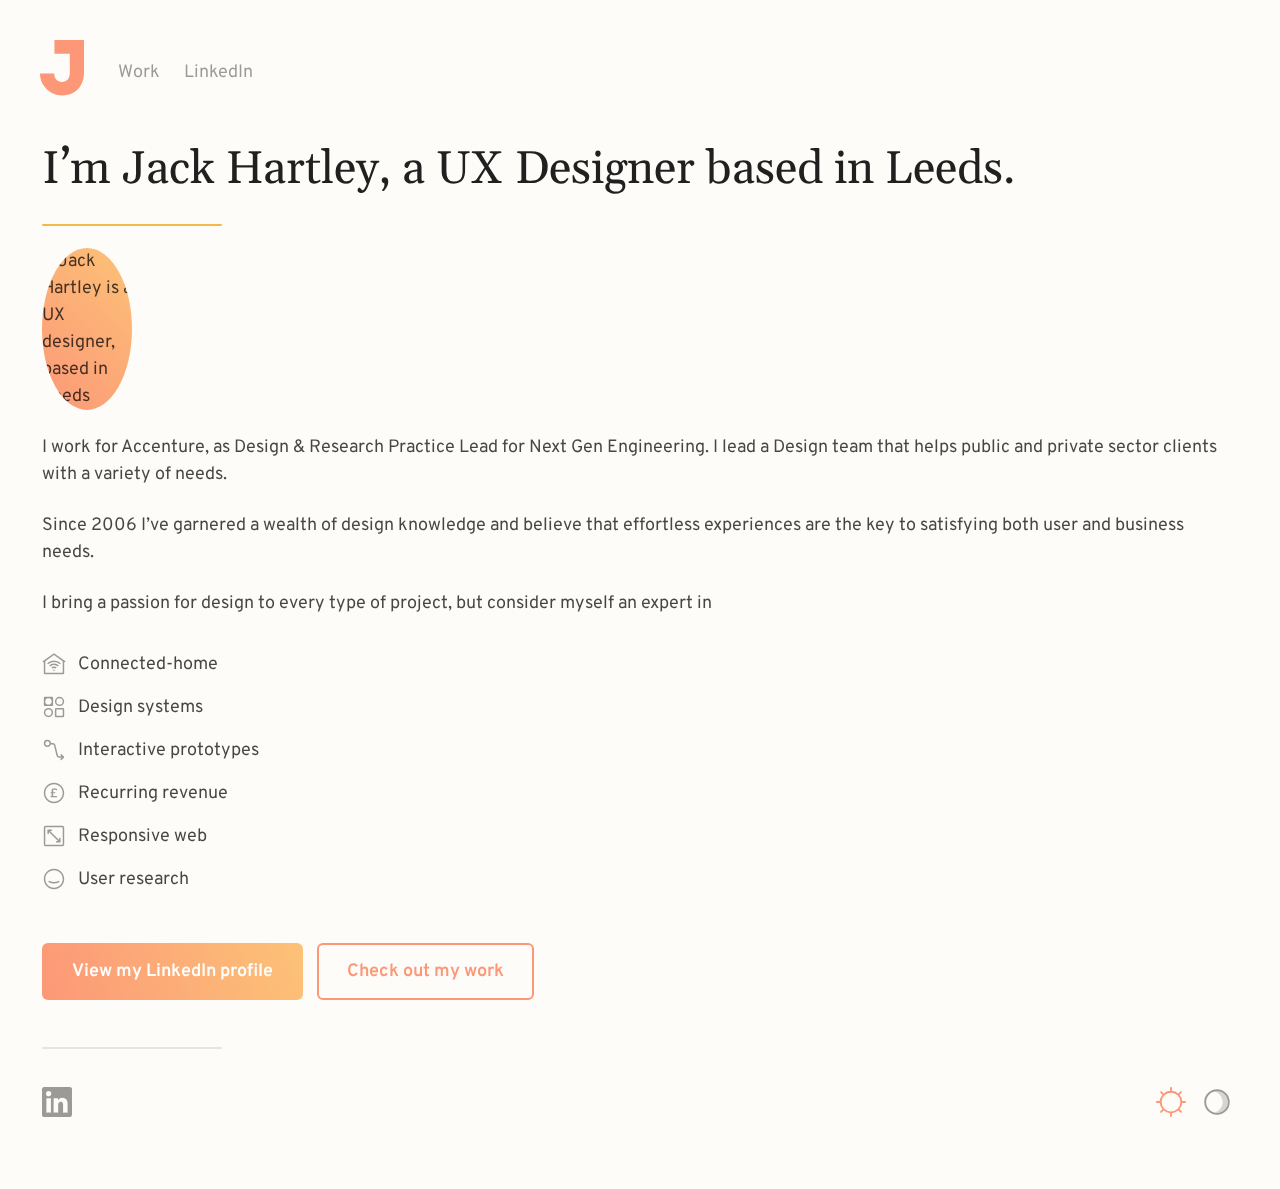
==== index.html @ b697c74b "Add files via upload" ====
<!DOCTYPE html>
<html lang="en" dir="ltr">
  <head>
    <script async src="https://www.googletagmanager.com/gtag/js?id=UA-107955600-2"></script>
    <script>
    window.dataLayer = window.dataLayer || [];
    function gtag() {
    dataLayer.push(arguments);
    }
    gtag('js', new Date());
    gtag('config', 'UA-107955600-2');
    </script>
    <meta charset="utf-8">
    <meta name=viewport content="width=device-width, initial-scale=1.0" />
    <meta name=description content="Jack Hartley is a UX designer, based in Leeds." />
    <title>Jack Hartley is a UX designer, based in Leeds.</title>
    <link href="theme-summer.css" rel="stylesheet" type="text/css" media="screen" />
    <link href="style.css" rel="stylesheet" type="text/css" media="screen" />
    <link href="https://fonts.googleapis.com/css?family=Gelasio|Overpass&display=swap" rel="stylesheet" />
    <link rel="apple-touch-icon" sizes="180x180" href="/apple-touch-icon.png">
    <link rel="icon" type="image/png" sizes="32x32" href="/favicon-32x32.png">
    <link rel="icon" type="image/png" sizes="16x16" href="/favicon-16x16.png">
    <!--<link rel="manifest" href="manifest.webmanifest">-->
    <script>
    (function(h, o, t, j, a, r) {
    h.hj = h.hj || function() {
    (h.hj.q = h.hj.q || []).push(arguments)
    };
    h._hjSettings = {
    hjid: 2269529,
    hjsv: 6
    };
    a = o.getElementsByTagName('head')[0];
    r = o.createElement('script');
    r.async = 1;
    r.src = t + h._hjSettings.hjid + j + h._hjSettings.hjsv;
    a.appendChild(r);
    })(window, document, 'https://static.hotjar.com/c/hotjar-', '.js?sv=');
    </script>
  </head>
  <body>
    <div class="wrapper">
      <nav>
        <ul>
          <li>
            <a title="Jack Hartley" href="index.html" class="logo">
              <svg xmlns="http://www.w3.org/2000/svg" viewBox="0 0 27 34">
                <path fill-rule="nonzero"
                  d="M13.476 34c2.526 0 4.82-.558 6.882-1.674 2.062-1.115 3.685-2.75 4.868-4.901C26.409 25.273 27 22.715 27 19.75V0H8.872v8.416h9.4V19.99c0 1.88-.424 3.307-1.271 4.28-.847.972-2.038 1.458-3.573 1.458-1.439 0-2.582-.494-3.429-1.482-.847-.989-1.27-2.216-1.27-3.682H0c0 2.422.607 4.662 1.822 6.718a13.65 13.65 0 0 0 4.916 4.902C8.8 33.394 11.046 34 13.476 34z" />
                </svg>
              </a>
            </li>
            <li><a title="Jack Hartley's design portfolio" href="./work">Work</a></li>
            <li><a title="Connect with Jack Hartley on LinkedIn" href="https://www.linkedin.com/in/jack-hartley-6a5348b0/" target="_blank">LinkedIn</a></li>
          </ul>
        </nav>
        <main>
          <section>
            <h1>I’m Jack Hartley, a UX Designer based in Leeds.</h1>
            <div class="avatar grad-filter">
              <img src="img/jack-hartley.png" alt="Jack Hartley is a UX designer, based in Leeds" srcset="img/jack-hartley.png 1x, img/jack-hartley@2x.png 2x, img/jack-hartley@3x.png 3x">
            </div>
            <p>I work for Accenture, as Design &amp; Research Practice Lead for Next Gen Engineering. I lead a Design team that helps public and private sector clients with a variety of needs.</p>
            <p>Since 2006 I’ve garnered a wealth of design knowledge and believe that effortless experiences are the key to satisfying both user and business needs.</p>
            <p>I bring a passion for design to every type of project, but consider myself an expert in</p>
            <ul class="icon-list">
              <li>
                <svg xmlns="http://www.w3.org/2000/svg" viewBox="0 0 40 40">
                  <path
                    d="M20.581 2.415l17.88 12.771A1 1 0 0137.88 17H37v18a2 2 0 01-2 2H5a2 2 0 01-2-2V17h-.88a1 1 0 01-.58-1.814l17.879-12.77a1 1 0 011.162 0zM20 5.072L5.499 15.429V34.5h29V15.429L20 5.072zM20 29a1.25 1.25 0 110 2.5 1.25 1.25 0 010-2.5zm0-5c1.726 0 3.289.7 4.42 1.831L22.652 27.6A3.738 3.738 0 0020 26.5c-1.036 0-1.973.42-2.652 1.099L15.58 25.83A6.23 6.23 0 0120 24zm0-5c3.107 0 5.92 1.26 7.955 3.295l-1.768 1.768A8.723 8.723 0 0020 21.5c-2.416 0-4.604.98-6.187 2.563l-1.768-1.768A11.215 11.215 0 0120 19zm0-5a16.2 16.2 0 0111.491 4.76l-1.768 1.768A13.707 13.707 0 0020 16.5c-3.797 0-7.235 1.54-9.723 4.028L8.509 18.76A16.2 16.2 0 0120 14z" />
                  </svg>
                  Connected-home
                </li>
                <li>
                  <svg xmlns="http://www.w3.org/2000/svg" viewBox="0 0 40 40">
                    <path
                      d="M10.75 21.5a7.75 7.75 0 110 15.5 7.75 7.75 0 010-15.5zm24.25 0a2 2 0 012 2V35a2 2 0 01-2 2H23.5a2 2 0 01-2-2V23.5a2 2 0 012-2H35zM10.75 24a5.25 5.25 0 100 10.5 5.25 5.25 0 000-10.5zm23.75 0H24v10.5h10.5V24zM29.25 3a7.75 7.75 0 110 15.5 7.75 7.75 0 010-15.5zM16.5 3a2 2 0 012 2v11.5a2 2 0 01-2 2H5a2 2 0 01-2-2V5a2 2 0 012-2h11.5zm12.75 2.5a5.25 5.25 0 100 10.5 5.25 5.25 0 000-10.5zm-18.5 0a5.25 5.25 0 100 10.5 5.25 5.25 0 000-10.5z" />
                    </svg>
                    Design systems
                  </li>
                  <li>
                    <svg xmlns="http://www.w3.org/2000/svg" viewBox="0 0 40 40">
                      <path fill-rule="evenodd"
                        d="M9 15a6 6 0 115.954-6.75h3.195a4.25 4.25 0 014.072 3.033l.055.201 4.38 17.793a1.75 1.75 0 001.549 1.326l.15.006h4.376l-1.755-1.755a1.25 1.25 0 011.768-1.768l3.889 3.89a1.25 1.25 0 010 1.767l-3.89 3.89a1.25 1.25 0 01-1.767-1.769l1.755-1.755h-4.376a4.25 4.25 0 01-4.073-3.033l-.054-.201-4.38-17.793a1.75 1.75 0 00-1.55-1.326l-.15-.006H14.74A6.003 6.003 0 019 15zm0-9.5a3.5 3.5 0 100 7 3.5 3.5 0 000-7z" />
                      </svg>
                      Interactive prototypes
                    </li>
                    <li>
                      <svg xmlns="http://www.w3.org/2000/svg" viewBox="0 0 40 40">
                        <path
                          d="M20 3c9.389 0 17 7.611 17 17s-7.611 17-17 17S3 29.389 3 20 10.611 3 20 3zm0 2.5C11.992 5.5 5.5 11.992 5.5 20S11.992 34.5 20 34.5 34.5 28.008 34.5 20 28.008 5.5 20 5.5zm.489 6.5a7.09 7.09 0 012.415.43 6.816 6.816 0 012.079 1.166c.182.14.308.29.378.451.07.162.105.347.105.557 0 .308-.084.567-.252.777a.776.776 0 01-.63.315c-.14 0-.28-.028-.42-.084a2.938 2.938 0 01-.42-.21 8.527 8.527 0 00-1.617-.924 3.954 3.954 0 00-1.533-.315c-.602 0-1.078.182-1.428.546-.35.364-.525.903-.525 1.617v2.415h2.919l.123.007c.198.022.367.1.507.235.168.16.252.36.252.598a.796.796 0 01-.252.599.875.875 0 01-.63.241h-2.919v4.389h5.565l.162.005c.732.044 1.098.4 1.098 1.066 0 .742-.42 1.113-1.26 1.113H15.26l-.153-.004C14.37 26.946 14 26.577 14 25.88c0-.714.42-1.071 1.26-1.071h.714v-4.389h-1.113l-.122-.007a.81.81 0 01-.498-.235.813.813 0 01-.241-.598c0-.238.08-.438.242-.598a.839.839 0 01.619-.242h1.113v-2.604l.005-.249c.05-1.144.455-2.065 1.213-2.764.812-.75 1.911-1.124 3.297-1.124z" />
                        </svg>
                        Recurring revenue
                      </li>
                      <li>
                        <svg xmlns="http://www.w3.org/2000/svg" viewBox="0 0 40 40">
                          <path
                            d="M34 3a3 3 0 013 3v28a3 3 0 01-3 3H6a3 3 0 01-3-3V6a3 3 0 013-3h28zm0 2.5H6a.5.5 0 00-.492.41L5.5 6v28a.5.5 0 00.41.492L6 34.5h28a.5.5 0 00.492-.41L34.5 34V6a.5.5 0 00-.41-.492L34 5.5zM15.75 9a1.25 1.25 0 010 2.5h-2.483L28.5 26.733V24.25a1.25 1.25 0 012.5 0v5.537l-.004.059.004-.096a1.262 1.262 0 01-.237.732 1.172 1.172 0 01-.223.236l.094-.084a1.26 1.26 0 01-.788.362 1.31 1.31 0 01-.096.004h-5.5a1.25 1.25 0 010-2.5h2.483L11.5 13.267v2.483a1.25 1.25 0 01-2.5 0v-5.52c0-.027.002-.054.004-.08l-.004.1a1.262 1.262 0 01.237-.732 1.173 1.173 0 01.223-.236l-.094.084a1.26 1.26 0 01.783-.362A1.29 1.29 0 0110.25 9h5.5z" />
                          </svg>
                          Responsive web
                        </li>
                        <li>
                          <svg xmlns="http://www.w3.org/2000/svg" viewBox="0 0 40 40">
                            <path
                              d="M20 3c9.389 0 17 7.611 17 17s-7.611 17-17 17S3 29.389 3 20 10.611 3 20 3zm0 2.5C11.992 5.5 5.5 11.992 5.5 20S11.992 34.5 20 34.5 34.5 28.008 34.5 20 28.008 5.5 20 5.5zm9.118 18.191a1.25 1.25 0 01-.559 1.677C25.724 26.786 22.867 27.5 20 27.5c-2.866 0-5.723-.714-8.559-2.132a1.25 1.25 0 011.118-2.236C15.057 24.382 17.534 25 20 25c2.467 0 4.943-.619 7.441-1.868a1.25 1.25 0 011.677.56z" />
                            </svg>
                            User research
                          </li>
                        </ul>
                        <a href="https://www.linkedin.com/in/jack-hartley-6a5348b0/" class="button" title="Connect with Jack Hartley on LinkedIn" target="_blank">View my LinkedIn profile</a>
                        <a href="./work" class="button secondary" title="Jack Hartley's portfolio">Check out my work</a>
                      </section>
                    </main>
                    <footer>
                      <ul class="social">
                        <li>
                          <a title="Connect with Jack Hartley on LinkedIn" href="https://www.linkedin.com/in/jack-hartley-6a5348b0/" target="_blank" class="linkedin">
                            <svg xmlns="http://www.w3.org/2000/svg" viewBox="0 0 24 24">
                              <path fill-rule="nonzero"
                                d="M11.996.008c3.406 0 6.812.009 10.218-.008.907-.004 1.642.646 1.764 1.444.013.088.02.178.02.268.002 6.861.002 13.722 0 20.584 0 .91-.723 1.663-1.628 1.702-.06.002-.12.002-.18.002H1.796c-.853 0-1.498-.459-1.723-1.232A1.93 1.93 0 0 1 0 22.26V1.745C0 .772.733.021 1.708.01 2.533 0 3.356.008 4.178.008h7.818zm.802 10.535c0-.48-.01-.89.004-1.301.005-.2-.051-.274-.265-.272-.98.011-1.96.013-2.94 0-.235-.004-.288.073-.288.294a3548.2 3548.2 0 0 1 0 10.942c0 .223.058.301.289.298 1.018-.011 2.036-.011 3.054 0 .226.002.29-.066.288-.294-.009-1.835-.009-3.67-.002-5.506.002-.38.027-.764.092-1.137.139-.775.491-1.404 1.322-1.612.25-.062.517-.077.776-.073.866.01 1.395.41 1.586 1.26.103.455.142.931.146 1.4.015 1.887.01 3.774.002 5.662 0 .22.056.303.29.302a150.38 150.38 0 0 1 3.054 0c.218.001.278-.07.278-.283a1099.1 1099.1 0 0 1-.002-6.09c.002-.831-.041-1.66-.233-2.472-.26-1.11-.772-2.056-1.863-2.545a4.99 4.99 0 0 0-3.37-.28c-.94.246-1.658.827-2.218 1.707zm-9.281 4.19c0 1.834.002 3.668-.004 5.503 0 .187.04.27.244.268 1.048-.008 2.095-.008 3.143 0 .19.002.242-.071.242-.253-.004-3.676-.004-7.352 0-11.028 0-.202-.07-.251-.26-.251a170.6 170.6 0 0 1-3.1-.002c-.222-.002-.27.071-.27.281.008 1.828.005 3.655.005 5.481zm1.807-7.295c1.158 0 2.086-.92 2.088-2.067A2.085 2.085 0 0 0 5.33 3.27a2.073 2.073 0 0 0-2.084 2.093 2.068 2.068 0 0 0 2.079 2.075z" />
                              </svg>
                            </a>
                          </li>
                        </ul>
                        <ul class="themes">
                          <li class="summer">
                            <svg xmlns="http://www.w3.org/2000/svg" viewBox="0 0 30 30">
                              <path fill-rule="nonzero"
                                d="M15 0c.518 0 .938.42.938.938v2.85a11.2 11.2 0 0 1 6.327 2.622l2.016-2.017a.937.937 0 1 1 1.326 1.326L23.59 7.735a11.2 11.2 0 0 1 2.621 6.327h2.852a.937.937 0 1 1 0 1.876H26.21a11.2 11.2 0 0 1-2.62 6.327l2.016 2.016a.938.938 0 0 1-1.326 1.326l-2.016-2.017a11.2 11.2 0 0 1-6.327 2.621v2.852a.937.937 0 1 1-1.876 0V26.21a11.2 11.2 0 0 1-6.327-2.62L5.72 25.606a.938.938 0 0 1-1.326-1.326l2.017-2.016a11.2 11.2 0 0 1-2.621-6.327H.937a.937.937 0 1 1 0-1.876H3.79a11.2 11.2 0 0 1 2.62-6.327L4.394 5.72A.938.938 0 0 1 5.72 4.393L7.735 6.41a11.2 11.2 0 0 1 6.327-2.621V.937c0-.517.42-.937.938-.937zm0 5.625a9.375 9.375 0 1 0 0 18.75 9.375 9.375 0 0 0 0-18.75z" />
                              </svg>
                            </li>
                            <li class="solstice">
                              <svg xmlns="http://www.w3.org/2000/svg" viewBox="0 0 30 30">
                                <g fill-rule="nonzero">
                                  <path d="M15 2.25c7.042 0 12.75 5.708 12.75 12.75S22.042 27.75 15 27.75 2.25 22.042 2.25 15 7.958 2.25 15 2.25zm0 1.875C8.994 4.125 4.125 8.994 4.125 15S8.994 25.875 15 25.875 25.875 21.006 25.875 15 21.006 4.125 15 4.125z" />
                                  <path fill-opacity=".39"
                                    d="M15 4.125c6.006 0 10.875 4.869 10.875 10.875S21.006 25.875 15 25.875c-.872 0-1.72-.103-2.532-.296l-.092-.023C17.113 24.38 20.625 20.1 20.625 15c0-5.1-3.512-9.381-8.25-10.556l.093-.023c.812-.193 1.66-.296 2.532-.296z" />
                                  </g>
                                </svg>
                              </li>
                            </ul>
                          </footer>
                        </div>
                      </body>
                    </html>
---- theme-summer.css ----
/* - - - - SUMMER - - - - */
body {
  /*background-image: url(img/quadrant-top-summer.svg);*/
  background-color: rgba(242, 185, 73, 0.04);
}

h1::after {
  background: var(--mellow);
}

.button {
  background-image: linear-gradient(254deg, #fcc277, #fc9877);
}

.button:hover, .button:focus {
  background-image: linear-gradient(to bottom, rgba(255, 255, 255, 0.24), rgba(255, 255, 255, 0.24)), linear-gradient(254deg, #fcc277, #fc9877);
}

.button:active {
  background-image: linear-gradient(to bottom, rgba(0, 0, 0, 0.24), rgba(0, 0, 0, 0.24)), linear-gradient(254deg, #fcc277, #fc9877);
}

.button.secondary {
  color: var(--melon);
  border-color: var(--melon);
}

.button.secondary:hover, .button.secondary:focus {
  color: #fcb097;
  border-color: #fcb097;
}

.button.secondary:active {
  color: #bf735a;
  border-color: #bf735a;
}

.grad-filter {
  background-image: linear-gradient(225deg, #fcc277, var(--melon));
}

.logo {
  fill: var(--melon);
}

.themes li.summer {
  opacity: 1;
  fill: var(--melon);
}

.themes li.winter, .themes li.solstice {
  opacity: .39;
  fill: black;
}
---- style.css ----
@import "normalize.css";

/* - - - - GENERAL - - - - */
:root {
  /* Colours */
  --blackjust: rgba(0, 0, 0, 0.09);
  --blackish: rgba(0, 0, 0, 0.19);
  --black: rgba(0, 0, 0, 0.39);
  --blacker: rgba(0, 0, 0, 0.72);
  --blackest: rgba(0, 0, 0, 0.87);
  --whitejust: rgba(255, 255, 255, 0.09);
  --whiteish: rgba(255, 255, 255, 0.29);
  --white: rgba(255, 255, 255, 0.39);
  --whiter: rgba(255, 255, 255, 0.72);
  --whitest: rgba(255, 255, 255, 0.87);
  --cloud: #90CACC;
  --heather: #9E7990;
  --melon: #FC9877;
  --mint: #90EABD;
  --midnight: #3A6690;
  --mellow: #F2B949;
  /* Sizes */
  --h1: 3.2rem;
  --h2: 2.8rem;
  --h3: 1.8rem;
  --p: 1.8rem;
  --rad: 6px;
  --imgmax: 100%;
}

html, body {
  height: 100%;
}

html {
  font-size: 62.5%;
}

body {
  line-height: 1.5;
  font-family: 'Overpass', sans-serif;
  font-size: var(--p);
  background-position: top left;
  background-size: contain;
  background-repeat: no-repeat;
}

nav ul, footer ul {
  margin: 0;
  padding: 0;
}

nav ul li, footer ul li {
  display: inline-block;
  vertical-align: middle;
  list-style: none;
}

nav ul li a, footer ul li a {
  display: block;
}

nav ul li a, footer ul li a {
  padding: 2.7rem 1rem;
}

main {
  margin: 2.2rem 2.2rem 0;
  flex: 1 0 auto;
}

main ul {
  margin: 0 0 2.4rem;
  padding: 0;
  list-style: none;
}

main ul li {
  margin: 0 0 1rem;
  padding: 0 0 0 2.3rem;
  background-position: 0 .8rem;
  background-repeat: no-repeat;
}

footer::before {
  margin: 0 0 0 1rem;
  width: 10rem;
  height: 2px;
  position: absolute;
  display: block;
  content: "";
  border-radius: 2px;
}

footer {
  padding: 2.3rem 1.2rem 2.3rem;
  flex-shrink: 0;
}

footer ul {
  padding: 2.4rem 0;
  display: inline-block;
}

footer ul li a {
  padding: 1.6rem 1rem;
}

footer ul li svg {
  width: 3rem;
}

h1, h2, h3, h4, h5, h6 {
  font-weight: normal;
}

h1, h2 {
  font-family: 'Gelasio', sans-serif;
}

h3, h4, h5, h6 {
  font-family: 'Overpass', sans-serif;
  text-transform: uppercase;
}

h1 {
  margin: 0 0 4.4rem 0;
  font-size: var(--h1);
}

h1::after {
  margin: 2rem 0 0 0;
  width: 10rem;
  height: 2px;
  position: absolute;
  display: block;
  content: "";
  border-radius: 2px;
}

h2 {
  margin: 0 0 10px 0;
  font-size: var(--h2);
}

h3 {
  margin: 0;
  font-size: var(--h3);
}

h4 {
  margin: 0 0 1rem;
  font-size: var(--h3);
}

p {
  margin: 0 0 2.4rem;
}

blockquote::before {
  margin: 0;
  width: 2px;
  height: 100%;
  position: absolute;
  top: 0;
  left: 1rem;
  display: block;
  content: "";
  border-radius: 2px;
}

blockquote {
  margin: 3.4rem 0;
  padding: 1rem 0 1rem 3.4rem;
  position: relative;
  font-size: calc(1.25*var(--p));
}

a {
  text-decoration: none;
}

img {
  margin: 0 0 2.4rem;
  width: 100%;
  max-width: var(--imgmax);
  display: block;
  border-radius: var(--rad);
}

.avatar {
  max-width: 9rem;
}
.avatar img, .avatar.grad-filter {
  border-radius: 100%;
}

.button {
  margin: 0 1rem 2.4rem 0;
  padding: 1.5rem 3rem;
  display: inline-block;
  cursor: pointer;
  font-weight: 600;
  border-radius: var(--rad);
}

.button.secondary {
  padding: 1.3rem 2.8rem;
  border: 2px solid;
}

.button.secondary:link, .button.secondary:visited, .button.secondary:hover, .button.secondary:focus, .button.secondary:active {
  background: none;
}

.columns img, .columns .embed {
  max-width: none;
}

.embed {
  margin-bottom: 2.4rem;
  max-width: var(--imgmax);
  max-height: calc(var(--imgmax) * .5625); /*(Ratio = 56.25% of width)*/
}
.embed-container {
  padding-bottom: 56.25%;
  max-width: 100%;
  height: 0;
  position: relative;
  overflow: hidden;
}
.embed-container iframe, .embed-container object, .embed-container embed {
  width: 100%;
  height: 100%;
  position: absolute;
  top: 0;
  left: 0;
  border-radius: var(--rad);
}

.grad-filter img {
  mix-blend-mode: multiply;
}

.icon-list li {
  margin: 0 0 1.6rem 0;
  padding: 0;
  background: none;
}

.icon-list svg {
  margin: 0 .8rem 0 0;
  width: 2.4rem;
  vertical-align: text-bottom;
}

.logo {
  padding: 1rem .8rem 0 2rem;
}

.logo svg {
  width: 2.7rem;
}

.next {
  padding-top: 2.4rem;
}

.social {
  float: left;
}

.projects li {
  margin-bottom: 2.4rem;
  padding: 0;
  background: none;
}

.projects li a {
  display: block;
  border-radius: var(--rad);
  background-color: rgba(0, 0, 0, 0.04);
}

.projects li a:hover, .projects li a:active {
  background-color: rgba(0, 0, 0, 0.08);
}

.projects li a svg {
  margin: 0 auto;
  max-width: 26rem;
  display: block;
  fill: var(--blacker);
}

.themes {
  margin-right: 1.6rem;
  float: right;
}

.themes li {
  margin: 0 0 0 1.2rem;
  padding: 1.6rem 0;
  display: inline-block;
  background: none;
}

.wrapper {
  min-height: 100vh;
  display: flex;
  flex-direction: column;
}

/* - - - - WINTER / SUMMER - - - - */
body {
  color: var(--blacker);
}

nav ul li a:link, nav ul li a:visited {
  color: var(--black);
}

nav ul li a:hover, nav ul li a.current {
  color: var(--blackest);
}

nav ul li a:active {
  color: var(--blackest);
  background: var(--blackish);
}

main ul li {
  background-image: url(img/bullet-black.svg);
}

footer:before, blockquote::before {
  background: var(--blackjust);
}

h1, h2 {
  color: var(--blackest);
}
h3, h4, h5, h6 {
  color: var(--black);
}

.button {
  color: white;
}

.icon-list svg, .linkedin {
  fill: var(--black);
}

.linkedin:hover, .linkedin:focus {
  fill: var(--blacker);
}

.linkedin:active {
  fill: var(--blackest);
}

/* - - - - SOLSTICE - - - - */
@media (prefers-color-scheme: dark) {
  body {
    color: var(--whiter);
    /*background-image: url(img/quadrant-top-solstice.svg);*/
    background-color: var(--blackest);
  }

  nav ul li a:link, nav ul li a:visited {
    color: var(--white);
  }

  nav ul li a:hover, nav ul li a.current {
    color: var(--whitest);
  }

  nav ul li a:active {
    color: var(--whitest);
    background: var(--whiteish);
  }

  main ul li {
    background-image: url(img/bullet-white.svg);
  }

  footer::before, blockquote::before {
    background: var(--whitejust);
  }

  h1, h2 {
    color: var(--whitest);
  }

  h3, h4, h5, h6 {
    color: var(--white);
  }

  h1::after {
    background: var(--midnight);
  }

  img, iframe, object, embed  {
    opacity: .87;
  }

  .button {
    background-image: linear-gradient(74deg, #9e7990, #92799e);
  }

  .button:hover, .button:focus {
    background-image: linear-gradient(to bottom, rgba(255, 255, 255, 0.24), rgba(255, 255, 255, 0.24)), linear-gradient(74deg, #9e7990, #92799e);
  }

  .button:active {
    background-image: linear-gradient(to bottom, rgba(0, 0, 0, 0.24), rgba(0, 0, 0, 0.24)), linear-gradient(74deg, #9e7990, #92799e);
  }

  .button.secondary {
    color: white;
    border-color: var(--heather);
  }

  .button.secondary:hover, .button.secondary:focus {
    color: white;
    border-color: #b599aa;
  }

  .button.secondary:active {
    color: white;
    border-color: #785c6d;
  }

  .grad-filter {
    background-image: linear-gradient(45deg, var(--heather), #C4A0D4);
  }

  .icon-list svg, .linkedin {
    fill: var(--white);
  }

  .linkedin:hover, .linkedin:focus {
    fill: var(--whiteer);
  }

  .linkedin:active {
    fill: var(--whitest);
  }

  .logo {
    fill: var(--heather);
  }

  .projects li a {
    background-color: rgba(255, 255, 255, 0.04);
  }

  .projects li a:hover, .projects li a:active {
    background-color: rgba(255, 255, 255, 0.08);
  }

  .projects li a svg {
    fill: var(--whiter);
  }

  .themes li.solstice {
    opacity: 1;
    fill: var(--heather);
  }

  .themes li.winter, .themes li.summer {
    opacity: .39;
    fill: white;
  }
}

/* - - - - TABLET-MEDIUM (768px) - - - - */
@media only screen and (min-width: 48rem) {
  :root {
    /* Sizes */
    --h1: 4.6rem;
    --h2: 3.8rem;
    --imgmax: 45rem;
  }

  nav {
    margin: 3.2rem 0 0 0;
  }

  nav ul {
    padding: 0 0 0 2rem
  }

  h1::after, footer::before {
    width: 18rem;
  }

  main ul {
    padding: 1rem 0;
  }

  .columns {
    columns: 2;
  }

  .logo {
    margin: 0 2rem 0 0;
    padding: 0;
  }

  .logo svg {
    width: 4.4rem;
  }

  .projects {
    columns: 2;
  }

  .projects li, .columns img, .columns .embed  {
    -webkit-column-break-inside: avoid;
              page-break-inside: avoid;
                   break-inside: avoid;
  }

  .projects li a {
    padding: 1rem 0;
  }

  .wrapper {
    padding: 0 2rem;
  }
}

/* - - - - DESKTOP (1440px) - - - - */
@media only screen and (min-width: 90rem) {
  :root {
    --imgmax: 62rem;
  }

  .first {
    padding-top: 2rem;
  }

  .next {
    padding-top: 3.4rem;
  }

  .projects {
    columns: 3;
  }

  .projects li a {
    padding: 2rem 0;
  }

  .wrapper {
    margin: 0 auto;
    max-width: 70%;
  }
}

/* - - - - DESKTOP-LARGE (1680px) - - - - */
@media only screen and (min-width: 105rem) {
  :root {
    /* Sizes */
    --h1: 5.6rem;
    --h2: 4.6rem;
    --h3: 2.2rem;
    --p: 2.2rem;
    --imgmax: 87rem;
  }

  h1::after, footer::before {
    width: 36rem;
  }
  h1 {
    margin-bottom: 7.4rem;
  }

  blockquote {
    font-size: calc(1.5*var(--p));
  }

  footer ul li svg {
    width: 4rem;
  }

  .icon-list svg {
    margin: 0 1.4rem 0 0;
    width: 3rem;
  }

  .projects {
    columns: 4;
  }
  .projects li a {
    padding: 3rem 0;
  }

  .logo svg {
    width: 6rem;
  }

  .wrapper {
    max-width: 80%;
  }
}
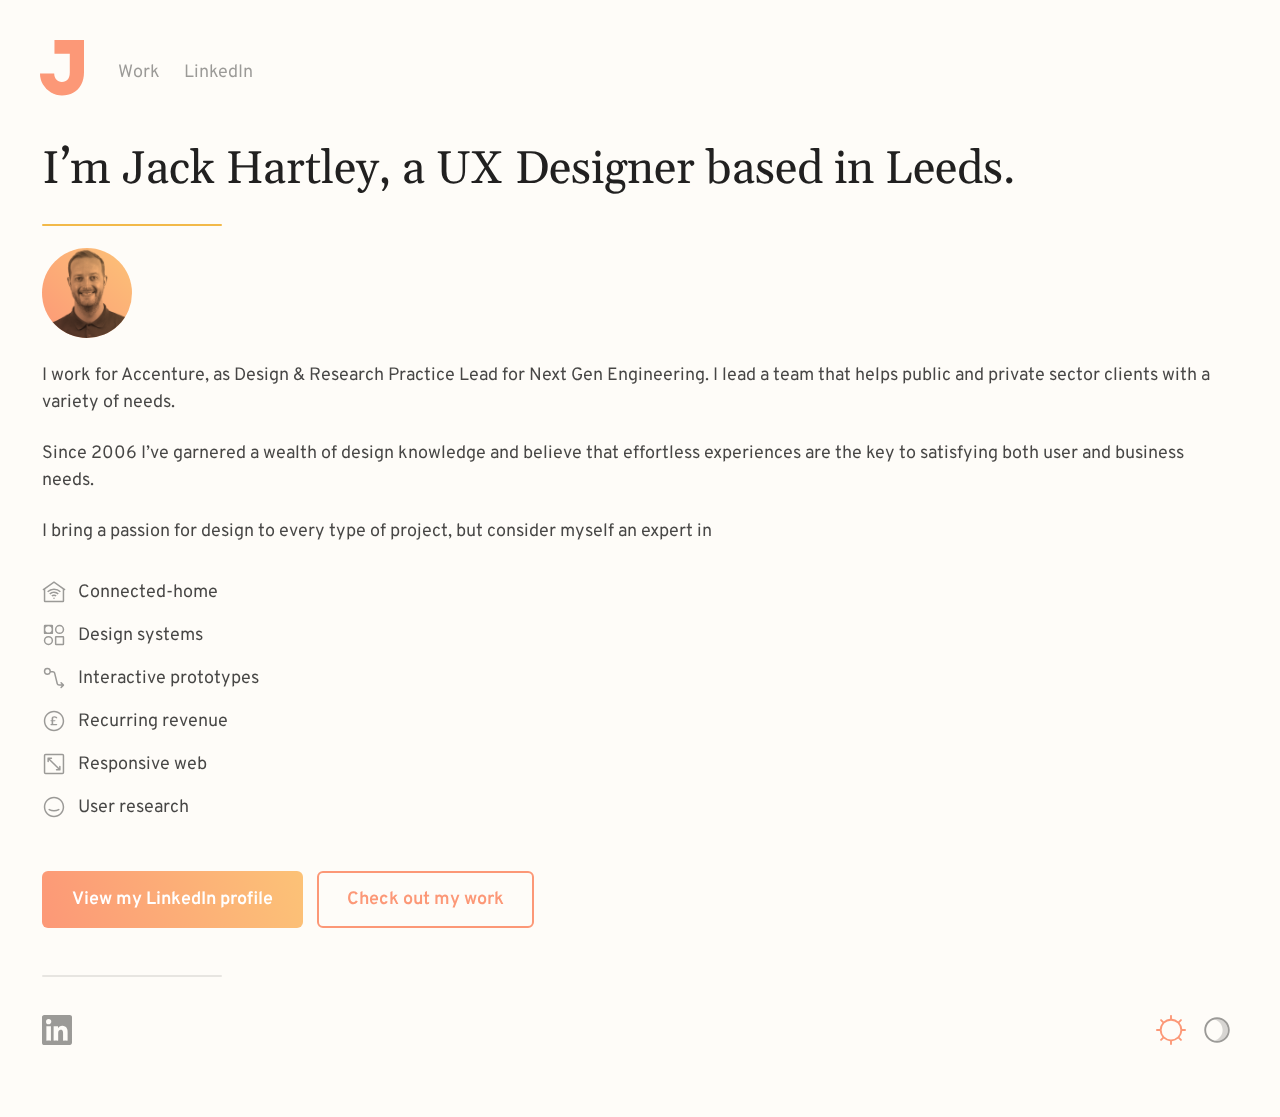
==== commit dcff5fd7: "Update index.html" ====
--- a/index.html
+++ b/index.html
@@ -60,7 +60,7 @@
             <div class="avatar grad-filter">
               <img src="img/jack-hartley.png" alt="Jack Hartley is a UX designer, based in Leeds" srcset="img/jack-hartley.png 1x, img/jack-hartley@2x.png 2x, img/jack-hartley@3x.png 3x">
             </div>
-            <p>I work for Accenture, as Design &amp; Research Practice Lead for Next Gen Engineering. I lead a Design team that helps public and private sector clients with a variety of needs.</p>
+            <p>I work for Accenture, as Design &amp; Research Practice Lead for Next Gen Engineering. I lead a team that helps public and private sector clients with a variety of needs.</p>
             <p>Since 2006 I’ve garnered a wealth of design knowledge and believe that effortless experiences are the key to satisfying both user and business needs.</p>
             <p>I bring a passion for design to every type of project, but consider myself an expert in</p>
             <ul class="icon-list">
